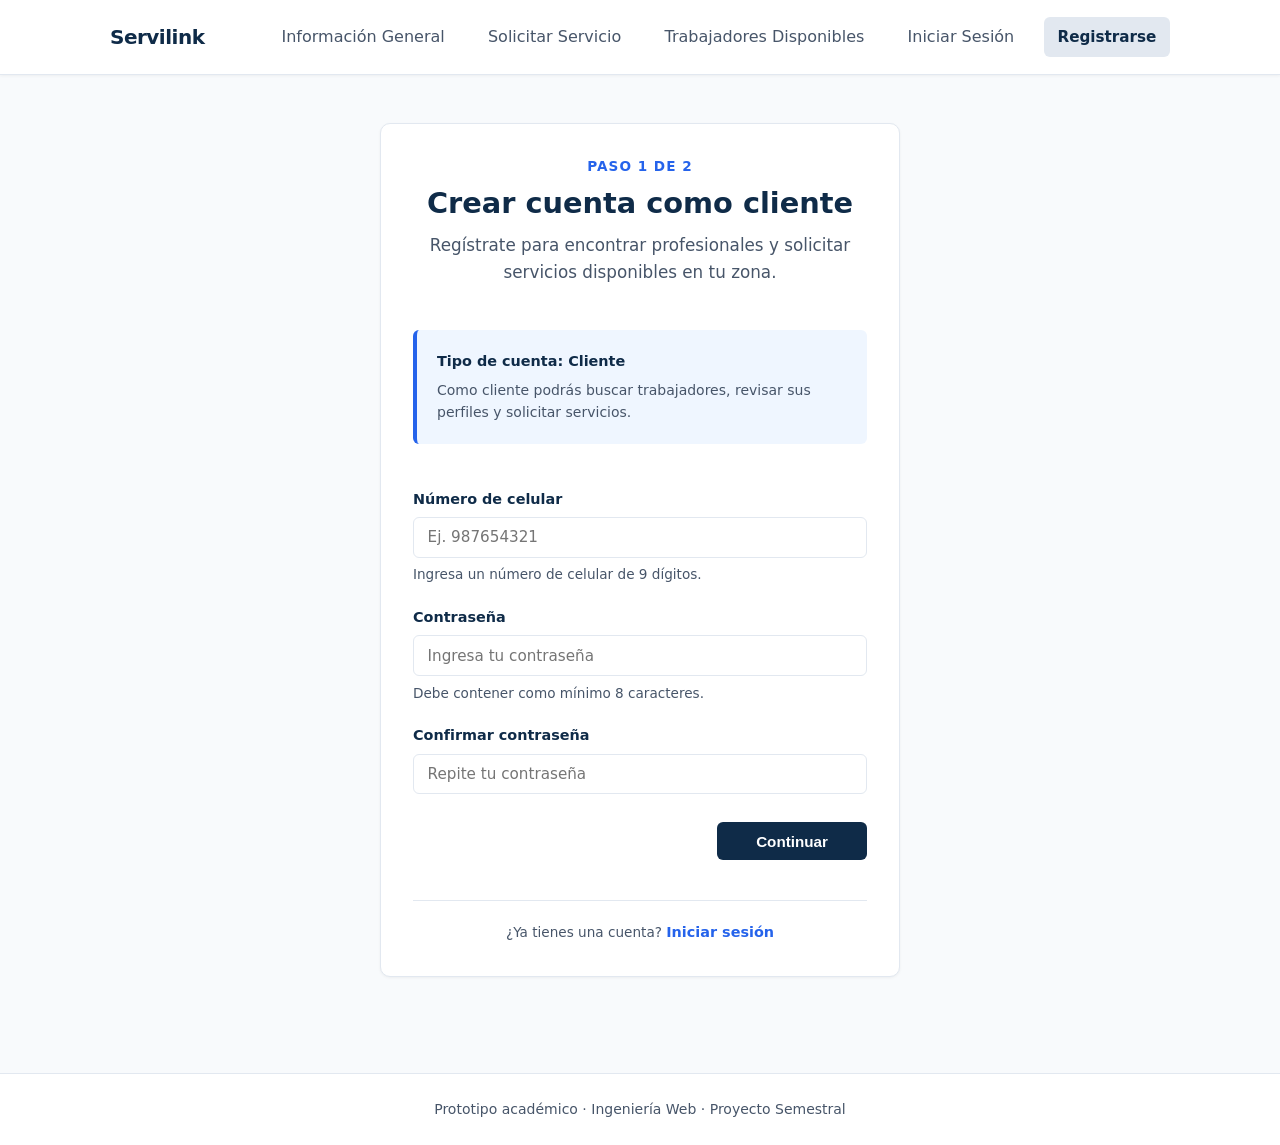
==== ProyectoIng.Web/Formulario- cliente.html @ 5907a984 "Add files via upload" ====
<!DOCTYPE html>
<html lang="es">
<head>
  <meta charset="UTF-8">
  <meta name="viewport" content="width=device-width, initial-scale=1.0">
  <meta name="description" content="Registro de clientes en Servilink.">

  <title>Registro de Cliente | Servilink</title>

  <link rel="stylesheet" href="styles.css">
</head>

<body>

  <a class="skip-link" href="#contenido">
    Saltar al contenido principal
  </a>

  <header class="site-header">
    <div class="header-inner">

      <a
        class="brand"
        href="index.html"
        aria-label="Servilink, inicio"
      >
        Servilink
      </a>

      <nav class="primary-nav" aria-label="Navegación principal">

        <a href="index.html">
          Información General
        </a>

        <a href="solicitud.html">
          Solicitar Servicio
        </a>

        <a href="trabajadores.html">
          Trabajadores Disponibles
        </a>

        <a href="login.html">
          Iniciar Sesión
        </a>

        <a
          href="registro.html"
          class="button button-nav"
          aria-current="page"
        >
          Registrarse
        </a>

      </nav>
    </div>
  </header>


  <main id="contenido" class="container auth-container">

    <section
      class="card auth-card"
      aria-labelledby="registro-titulo"
    >

      <div class="auth-header">

        <p class="eyebrow">
          Paso 1 de 2
        </p>

        <h1 id="registro-titulo">
          Crear cuenta como cliente
        </h1>

        <p class="lead">
          Regístrate para encontrar profesionales
          y solicitar servicios disponibles en tu zona.
        </p>

      </div>


      <div class="quality-note auth-note">

        <strong>
          Tipo de cuenta: Cliente
        </strong>

        <span>
          Como cliente podrás buscar trabajadores,
          revisar sus perfiles y solicitar servicios.
        </span>

      </div>


      <form
        id="formRegistro"
        action="formulario-cliente.html"
        method="GET"
        class="form-grid"
      >

        <div class="form-group">

          <label for="celular">
            Número de celular
          </label>

          <input
            type="tel"
            id="celular"
            name="celular"
            placeholder="Ej. 987654321"
            pattern="[0-9]{9}"
            maxlength="9"
            inputmode="numeric"
            autocomplete="tel"
            required
          >

          <small class="muted">
            Ingresa un número de celular de 9 dígitos.
          </small>

        </div>


        <div class="form-group">

          <label for="password">
            Contraseña
          </label>

          <input
            type="password"
            id="password"
            name="password"
            placeholder="Ingresa tu contraseña"
            minlength="8"
            autocomplete="new-password"
            required
          >

          <small class="muted">
            Debe contener como mínimo 8 caracteres.
          </small>

        </div>


        <div class="form-group">

          <label for="confirmar-password">
            Confirmar contraseña
          </label>

          <input
            type="password"
            id="confirmar-password"
            name="confirmar-password"
            placeholder="Repite tu contraseña"
            minlength="8"
            autocomplete="new-password"
            required
          >

        </div>


        <div class="actions auth-actions">

          <button
            type="submit"
            class="button"
          >
            Continuar
          </button>

        </div>

      </form>


      <div class="auth-footer">

        <p class="muted">
          ¿Ya tienes una cuenta?

          <a href="login.html" class="text-link">
            Iniciar sesión
          </a>
        </p>

      </div>

    </section>

  </main>


  <footer class="site-footer">

    <p>
      Prototipo académico · Ingeniería Web · Proyecto Semestral
    </p>

  </footer>


  <script>

    const formulario =
      document.getElementById("formRegistro");

    formulario.addEventListener(
      "submit",
      function(event) {

        const password =
          document.getElementById("password").value;

        const confirmar =
          document.getElementById("confirmar-password").value;

        if (password !== confirmar) {

          event.preventDefault();

          alert("Las contraseñas no coinciden.");

        }

      }
    );

  </script>

</body>
</html>
---- ProyectoIng.Web/styles.css ----
/* ==========================================================================
   1. VARIABLES CSS Y CONFIGURACIÓN GLOBAL
   ========================================================================== */
:root {
  /* Paleta de Colores Institucional y Accesible */
  --color-primary: #0f2b48;          /* Azul Oscuro Principal */
  --color-primary-hover: #1a426e;    /* Estado Hover Principal */
  --color-accent: #2563eb;           /* Azul de Acción / Enlaces */
  --color-accent-hover: #1d4ed8;     /* Hover para enlaces de acción */
  
  --color-bg-main: #f8fafc;          /* Fondo de la página */
  --color-bg-card: #ffffff;          /* Fondo de tarjetas y contenedores */
  --color-bg-alt: #f1f5f9;           /* Fondo alternativo / notas */
  
  --color-text-main: #0f172a;        /* Texto principal (alto contraste) */
  --color-text-muted: #475569;       /* Texto secundario / gris */
  --color-border: #e2e8f0;           /* Bordes sutiles */

  /* Estados de Disponibilidad (Badges) */
  --color-success-bg: #dcfce7;
  --color-success-text: #14532d;
  --color-warning-bg: #fef3c7;
  --color-warning-text: #78350f;

  /* Tipografía y Espaciado */
  --font-family-base: system-ui, -apple-system, BlinkMacSystemFont, 'Segoe UI', Roboto, Oxygen, Ubuntu, Cantarell, sans-serif;
  --radius-sm: 6px;
  --radius-md: 10px;
  --radius-lg: 16px;
  --shadow-sm: 0 1px 3px rgba(0,0,0,0.05);
  --shadow-md: 0 4px 12px rgba(0,0,0,0.08);
  --transition: all 0.2s ease-in-out;
}

/* Reset básico */
*, *::before, *::after {
  box-sizing: border-box;
  margin: 0;
  padding: 0;
}

body {
  font-family: var(--font-family-base);
  background-color: var(--color-bg-main);
  color: var(--color-text-main);
  line-height: 1.6;
  min-height: 100vh;
  display: flex;
  flex-direction: column;
}

/* Accesibilidad: Enlace de salto rápido */
.skip-link {
  position: absolute;
  top: -100px;
  left: 1rem;
  background: var(--color-primary);
  color: #fff;
  padding: 0.75rem 1.25rem;
  border-radius: var(--radius-sm);
  z-index: 1000;
  text-decoration: none;
  font-weight: 600;
  transition: top 0.2s ease;
}

.skip-link:focus {
  top: 1rem;
}

/* Contenedor centralizado */
.container {
  width: 100%;
  max-width: 1100px;
  margin: 0 auto;
  padding: 2rem 1.25rem;
  flex: 1;
}

/* ==========================================================================
   2. ENCABEZADO Y NAVEGACIÓN (SITE HEADER)
   ========================================================================== */
.site-header {
  background-color: var(--color-bg-card);
  border-bottom: 1px solid var(--color-border);
  position: sticky;
  top: 0;
  z-index: 100;
  box-shadow: var(--shadow-sm);
}

.header-inner {
  max-width: 1100px;
  margin: 0 auto;
  padding: 1rem 1.25rem;
  display: flex;
  justify-content: space-between;
  align-items: center;
  flex-wrap: wrap;
  gap: 1rem;
}

.brand {
  font-size: 1.25rem;
  font-weight: 800;
  color: var(--color-primary);
  text-decoration: none;
  letter-spacing: -0.5px;
}

.primary-nav {
  display: flex;
  gap: 1rem;
  align-items: center;
}

.primary-nav a {
  color: var(--color-text-muted);
  text-decoration: none;
  font-weight: 500;
  padding: 0.5rem 0.85rem;
  border-radius: var(--radius-sm);
  transition: var(--transition);
}

.primary-nav a:hover {
  color: var(--color-primary);
  background-color: var(--color-bg-alt);
}

.primary-nav a[aria-current="page"] {
  color: var(--color-primary);
  background-color: #e2e8f0;
  font-weight: 700;
}

/* ==========================================================================
   3. HERO SECTION (ENCABEZADO DE PÁGINA Y NOTA DE CALIDAD)
   ========================================================================== */
.hero {
  display: grid;
  grid-template-columns: 1fr;
  gap: 1.5rem;
  background-color: var(--color-bg-card);
  padding: 2rem;
  border-radius: var(--radius-lg);
  border: 1px solid var(--color-border);
  margin-bottom: 2.5rem;
  box-shadow: var(--shadow-sm);
}

@media (min-width: 768px) {
  .hero {
    grid-template-columns: 2fr 1fr;
    align-items: center;
  }
}

.eyebrow {
  font-size: 0.85rem;
  text-transform: uppercase;
  letter-spacing: 1px;
  color: var(--color-accent);
  font-weight: 700;
  margin-bottom: 0.5rem;
}

.hero h1 {
  font-size: 1.85rem;
  color: var(--color-primary);
  line-height: 1.25;
  margin-bottom: 0.75rem;
}

.lead {
  font-size: 1.05rem;
  color: var(--color-text-muted);
}

/* Nota sobre atributos de calidad */
.quality-note {
  background-color: #eff6ff;
  border-left: 4px solid var(--color-accent);
  padding: 1.25rem;
  border-radius: var(--radius-sm);
  display: flex;
  flex-direction: column;
  gap: 0.35rem;
}

.quality-note strong {
  color: var(--color-primary);
  font-size: 0.9rem;
}

.quality-note span {
  font-size: 0.875rem;
  color: var(--color-text-muted);
}

/* ==========================================================================
   4. SECCIONES Y TARJETAS (CARDS GRID)
   ========================================================================== */
.section-heading {
  margin-bottom: 1.5rem;
}

.section-heading h2 {
  font-size: 1.5rem;
  color: var(--color-primary);
}

.section-heading p {
  color: var(--color-text-muted);
  font-size: 0.95rem;
}

.cards {
  display: grid;
  grid-template-columns: repeat(auto-fill, minmax(300px, 1fr));
  gap: 1.5rem;
}

.card {
  background-color: var(--color-bg-card);
  border: 1px solid var(--color-border);
  border-radius: var(--radius-md);
  padding: 1.5rem;
  display: flex;
  flex-direction: column;
  gap: 1rem;
  box-shadow: var(--shadow-sm);
  transition: var(--transition);
}

.card:hover {
  box-shadow: var(--shadow-md);
  border-color: #cbd5e1;
}

.card-featured {
  border-top: 4px solid var(--color-accent);
}

/* Elementos superiores de la tarjeta (Badges) */
.card-topline {
  display: flex;
  justify-content: space-between;
  align-items: center;
}

.badge {
  font-size: 0.75rem;
  font-weight: 700;
  padding: 0.25rem 0.65rem;
  border-radius: 50px;
  text-transform: uppercase;
}

.status-ok {
  background-color: var(--color-success-bg);
  color: var(--color-success-text);
}

.status-wait {
  background-color: var(--color-warning-bg);
  color: var(--color-warning-text);
}

.capacity {
  font-size: 0.85rem;
  color: var(--color-text-muted);
  font-weight: 600;
}

.card h3 {
  font-size: 1.15rem;
  line-height: 1.35;
}

.card-title {
  color: var(--color-primary);
  text-decoration: none;
}

.card-title:hover {
  color: var(--color-accent);
}

/* Lista de Metadatos (dl, dt, dd) */
.meta {
  display: grid;
  grid-template-columns: 1fr;
  gap: 0.4rem;
  background-color: var(--color-bg-alt);
  padding: 0.85rem;
  border-radius: var(--radius-sm);
  font-size: 0.875rem;
}

.meta div {
  display: flex;
  justify-content: space-between;
}

.meta dt {
  color: var(--color-text-muted);
  font-weight: 500;
}

.meta dd {
  color: var(--color-text-main);
  font-weight: 600;
}

/* ==========================================================================
   5. BOTONES Y ACCIONES
   ========================================================================== */
.actions {
  display: flex;
  flex-direction: column;
  gap: 0.75rem;
  margin-top: auto;
}

@media (min-width: 480px) {
  .actions {
    flex-direction: row;
    align-items: center;
  }
}

.button {
  display: inline-block;
  text-align: center;
  background-color: var(--color-primary);
  color: #ffffff;
  padding: 0.65rem 1.25rem;
  border-radius: var(--radius-sm);
  text-decoration: none;
  font-weight: 600;
  font-size: 0.95rem;
  border: none;
  cursor: pointer;
  transition: var(--transition);
}

.button:hover, .button:focus {
  background-color: var(--color-primary-hover);
}

.text-link {
  color: var(--color-accent);
  text-decoration: none;
  font-weight: 600;
  font-size: 0.9rem;
  transition: var(--transition);
}

.text-link:hover {
  color: var(--color-accent-hover);
  text-decoration: underline;
}

.muted {
  font-size: 0.85rem;
  color: var(--color-text-muted);
}

/* ==========================================================================
   6. FORMULARIOS (BUSCADOR Y REGISTRO)
   ========================================================================== */
.form-grid, .search-form {
  display: grid;
  grid-template-columns: 1fr;
  gap: 1.25rem;
}

@media (min-width: 768px) {
  .search-form {
    grid-template-columns: repeat(3, 1fr);
    align-items: end;
  }
  .search-form .actions {
    grid-column: span 3;
  }
}

.form-group {
  display: flex;
  flex-direction: column;
  gap: 0.4rem;
}

.form-group label {
  font-weight: 600;
  font-size: 0.9rem;
  color: var(--color-primary);
}

input[type="text"],
input[type="email"],
input[type="tel"],
input[type="password"],
input[type="search"],
select {
  width: 100%;
  padding: 0.65rem 0.85rem;
  border: 1px solid var(--color-border);
  border-radius: var(--radius-sm);
  font-family: inherit;
  font-size: 0.95rem;
  background-color: #fff;
  color: var(--color-text-main);
  transition: var(--transition);
}

input:focus, select:focus {
  outline: 2px solid var(--color-accent);
  outline-offset: 1px;
  border-color: transparent;
}

fieldset {
  border: 1px solid var(--color-border);
  padding: 1rem;
  border-radius: var(--radius-sm);
}

legend {
  padding: 0 0.5rem;
  font-size: 0.9rem;
}

.radio-group {
  display: flex;
  flex-direction: column;
  gap: 0.5rem;
  margin-top: 0.5rem;
}

@media (min-width: 480px) {
  .radio-group {
    flex-direction: row;
    gap: 1.5rem;
  }
}

.radio-group label {
  font-weight: 400;
  cursor: pointer;
}

/* ==========================================================================
   7. PIE DE PÁGINA (SITE FOOTER)
   ========================================================================== */
.site-footer {
  background-color: var(--color-bg-card);
  border-top: 1px solid var(--color-border);
  text-align: center;
  padding: 1.5rem 1.25rem;
  margin-top: 3rem;
  font-size: 0.875rem;
  color: var(--color-text-muted);
}
/* ==========================================================================
   8. REGISTRO DE CLIENTES
   ========================================================================== */

.auth-container {
  display: flex;
  justify-content: center;
  align-items: flex-start;
  padding-top: 3rem;
  padding-bottom: 3rem;
}

.auth-card {
  width: 100%;
  max-width: 520px;
  padding: 2rem;
}

.auth-card-large {
  max-width: 760px;
}

.auth-header {
  text-align: center;
  margin-bottom: 1.75rem;
}

.auth-header h1 {
  color: var(--color-primary);
  font-size: 1.8rem;
  line-height: 1.3;
  margin-bottom: 0.6rem;
}

.auth-header .lead {
  max-width: 550px;
  margin: 0 auto;
}

.auth-note {
  margin-bottom: 1.75rem;
}

.auth-footer {
  margin-top: 1.5rem;
  text-align: center;
  border-top: 1px solid var(--color-border);
  padding-top: 1.25rem;
}

.form-row {
  display: grid;
  grid-template-columns: 1fr;
  gap: 1.25rem;
}

@media (min-width: 650px) {

  .form-row {
    grid-template-columns: 1fr 1fr;
  }

}

.auth-actions {
  margin-top: 0.5rem;
  flex-direction: row;
  justify-content: flex-end;
}

.auth-actions .button {
  min-width: 150px;
}

.button-secondary {
  background-color: var(--color-bg-alt);
  color: var(--color-primary);
  border: 1px solid var(--color-border);
}

.button-secondary:hover,
.button-secondary:focus {
  background-color: var(--color-border);
  color: var(--color-primary);
}

@media (max-width: 600px) {

  .auth-container {
    padding-top: 1.5rem;
  }

  .auth-card,
  .auth-card-large {
    padding: 1.4rem;
  }

  .auth-header h1 {
    font-size: 1.5rem;
  }

  .auth-actions {
    flex-direction: column-reverse;
  }

  .auth-actions .button {
    width: 100%;
  }

}
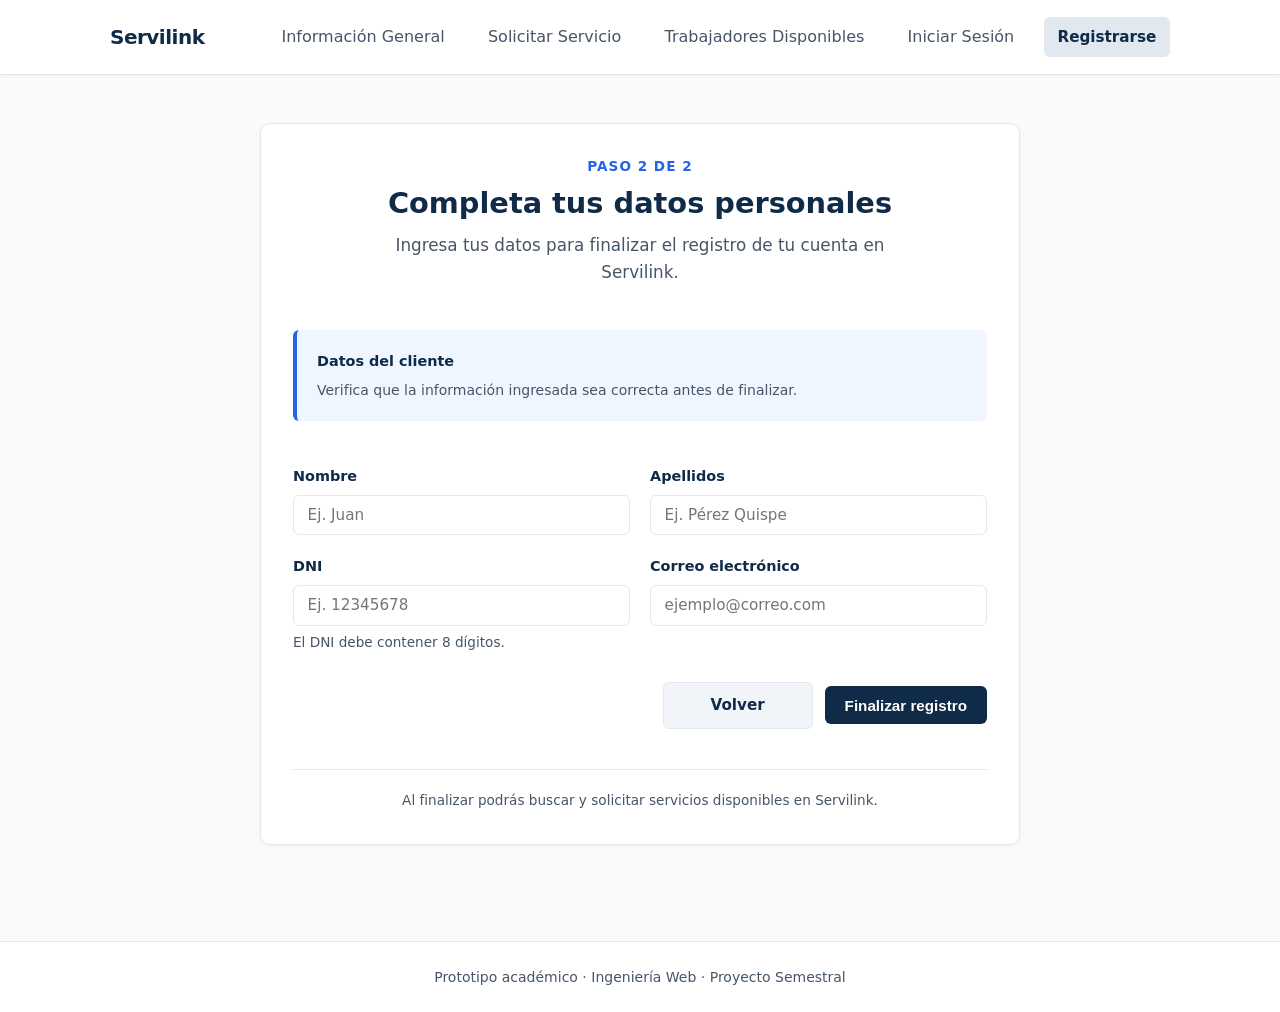
==== commit dace44e4: "formulario-cliente.html formulario" ====
--- a/ProyectoIng.Web/Formulario- cliente.html
+++ b/ProyectoIng.Web/Formulario- cliente.html
@@ -1,14 +1,26 @@
 <!DOCTYPE html>
 <html lang="es">
+
 <head>
+
   <meta charset="UTF-8">
-  <meta name="viewport" content="width=device-width, initial-scale=1.0">
-  <meta name="description" content="Registro de clientes en Servilink.">
-
-  <title>Registro de Cliente | Servilink</title>
+
+  <meta
+    name="viewport"
+    content="width=device-width, initial-scale=1.0"
+  >
+
+  <meta
+    name="description"
+    content="Formulario para completar el perfil de cliente en Servilink."
+  >
+
+  <title>Datos del Cliente | Servilink</title>
 
   <link rel="stylesheet" href="styles.css">
+
 </head>
+
 
 <body>
 
@@ -16,7 +28,9 @@
     Saltar al contenido principal
   </a>
 
+
   <header class="site-header">
+
     <div class="header-inner">
 
       <a
@@ -27,7 +41,11 @@
         Servilink
       </a>
 
-      <nav class="primary-nav" aria-label="Navegación principal">
+
+      <nav
+        class="primary-nav"
+        aria-label="Navegación principal"
+      >
 
         <a href="index.html">
           Información General
@@ -54,30 +72,36 @@
         </a>
 
       </nav>
+
     </div>
+
   </header>
 
 
-  <main id="contenido" class="container auth-container">
+  <main
+    id="contenido"
+    class="container auth-container"
+  >
 
     <section
-      class="card auth-card"
-      aria-labelledby="registro-titulo"
+      class="card auth-card auth-card-large"
+      aria-labelledby="datos-titulo"
     >
 
+
       <div class="auth-header">
 
         <p class="eyebrow">
-          Paso 1 de 2
+          Paso 2 de 2
         </p>
 
-        <h1 id="registro-titulo">
-          Crear cuenta como cliente
+        <h1 id="datos-titulo">
+          Completa tus datos personales
         </h1>
 
         <p class="lead">
-          Regístrate para encontrar profesionales
-          y solicitar servicios disponibles en tu zona.
+          Ingresa tus datos para finalizar
+          el registro de tu cuenta en Servilink.
         </p>
 
       </div>
@@ -86,98 +110,121 @@
       <div class="quality-note auth-note">
 
         <strong>
-          Tipo de cuenta: Cliente
+          Datos del cliente
         </strong>
 
         <span>
-          Como cliente podrás buscar trabajadores,
-          revisar sus perfiles y solicitar servicios.
+          Verifica que la información ingresada
+          sea correcta antes de finalizar.
         </span>
 
       </div>
 
 
-      <form
-        id="formRegistro"
-        action="formulario-cliente.html"
-        method="GET"
-        class="form-grid"
-      >
-
-        <div class="form-group">
-
-          <label for="celular">
-            Número de celular
-          </label>
-
-          <input
-            type="tel"
-            id="celular"
-            name="celular"
-            placeholder="Ej. 987654321"
-            pattern="[0-9]{9}"
-            maxlength="9"
-            inputmode="numeric"
-            autocomplete="tel"
-            required
+      <form id="formCliente" class="form-grid">
+
+
+        <div class="form-row">
+
+          <div class="form-group">
+
+            <label for="nombre">
+              Nombre
+            </label>
+
+            <input
+              type="text"
+              id="nombre"
+              name="nombre"
+              placeholder="Ej. Juan"
+              autocomplete="given-name"
+              required
+            >
+
+          </div>
+
+
+          <div class="form-group">
+
+            <label for="apellidos">
+              Apellidos
+            </label>
+
+            <input
+              type="text"
+              id="apellidos"
+              name="apellidos"
+              placeholder="Ej. Pérez Quispe"
+              autocomplete="family-name"
+              required
+            >
+
+          </div>
+
+        </div>
+
+
+        <div class="form-row">
+
+          <div class="form-group">
+
+            <label for="dni">
+              DNI
+            </label>
+
+            <input
+              type="text"
+              id="dni"
+              name="dni"
+              placeholder="Ej. 12345678"
+              maxlength="8"
+              pattern="[0-9]{8}"
+              inputmode="numeric"
+              required
+            >
+
+            <small class="muted">
+              El DNI debe contener 8 dígitos.
+            </small>
+
+          </div>
+
+
+          <div class="form-group">
+
+            <label for="email">
+              Correo electrónico
+            </label>
+
+            <input
+              type="email"
+              id="email"
+              name="email"
+              placeholder="ejemplo@correo.com"
+              autocomplete="email"
+              required
+            >
+
+          </div>
+
+        </div>
+
+
+        <div class="actions auth-actions">
+
+          <a
+            href="registro-cliente.html"
+            class="button button-secondary"
           >
-
-          <small class="muted">
-            Ingresa un número de celular de 9 dígitos.
-          </small>
-
-        </div>
-
-
-        <div class="form-group">
-
-          <label for="password">
-            Contraseña
-          </label>
-
-          <input
-            type="password"
-            id="password"
-            name="password"
-            placeholder="Ingresa tu contraseña"
-            minlength="8"
-            autocomplete="new-password"
-            required
-          >
-
-          <small class="muted">
-            Debe contener como mínimo 8 caracteres.
-          </small>
-
-        </div>
-
-
-        <div class="form-group">
-
-          <label for="confirmar-password">
-            Confirmar contraseña
-          </label>
-
-          <input
-            type="password"
-            id="confirmar-password"
-            name="confirmar-password"
-            placeholder="Repite tu contraseña"
-            minlength="8"
-            autocomplete="new-password"
-            required
-          >
-
-        </div>
-
-
-        <div class="actions auth-actions">
+            Volver
+          </a>
+
 
           <button
             type="submit"
             class="button"
           >
-            Continuar
+            Finalizar registro
           </button>
 
         </div>
@@ -188,11 +235,8 @@
       <div class="auth-footer">
 
         <p class="muted">
-          ¿Ya tienes una cuenta?
-
-          <a href="login.html" class="text-link">
-            Iniciar sesión
-          </a>
+          Al finalizar podrás buscar y solicitar
+          servicios disponibles en Servilink.
         </p>
 
       </div>
@@ -214,25 +258,20 @@
   <script>
 
     const formulario =
-      document.getElementById("formRegistro");
+      document.getElementById("formCliente");
 
     formulario.addEventListener(
       "submit",
       function(event) {
 
-        const password =
-          document.getElementById("password").value;
-
-        const confirmar =
-          document.getElementById("confirmar-password").value;
-
-        if (password !== confirmar) {
-
-          event.preventDefault();
-
-          alert("Las contraseñas no coinciden.");
-
-        }
+        event.preventDefault();
+
+        alert(
+          "Registro completado correctamente."
+        );
+
+        // Cuando tengan login:
+        // window.location.href = "login.html";
 
       }
     );
@@ -240,4 +279,5 @@
   </script>
 
 </body>
-</html>+
+</html>
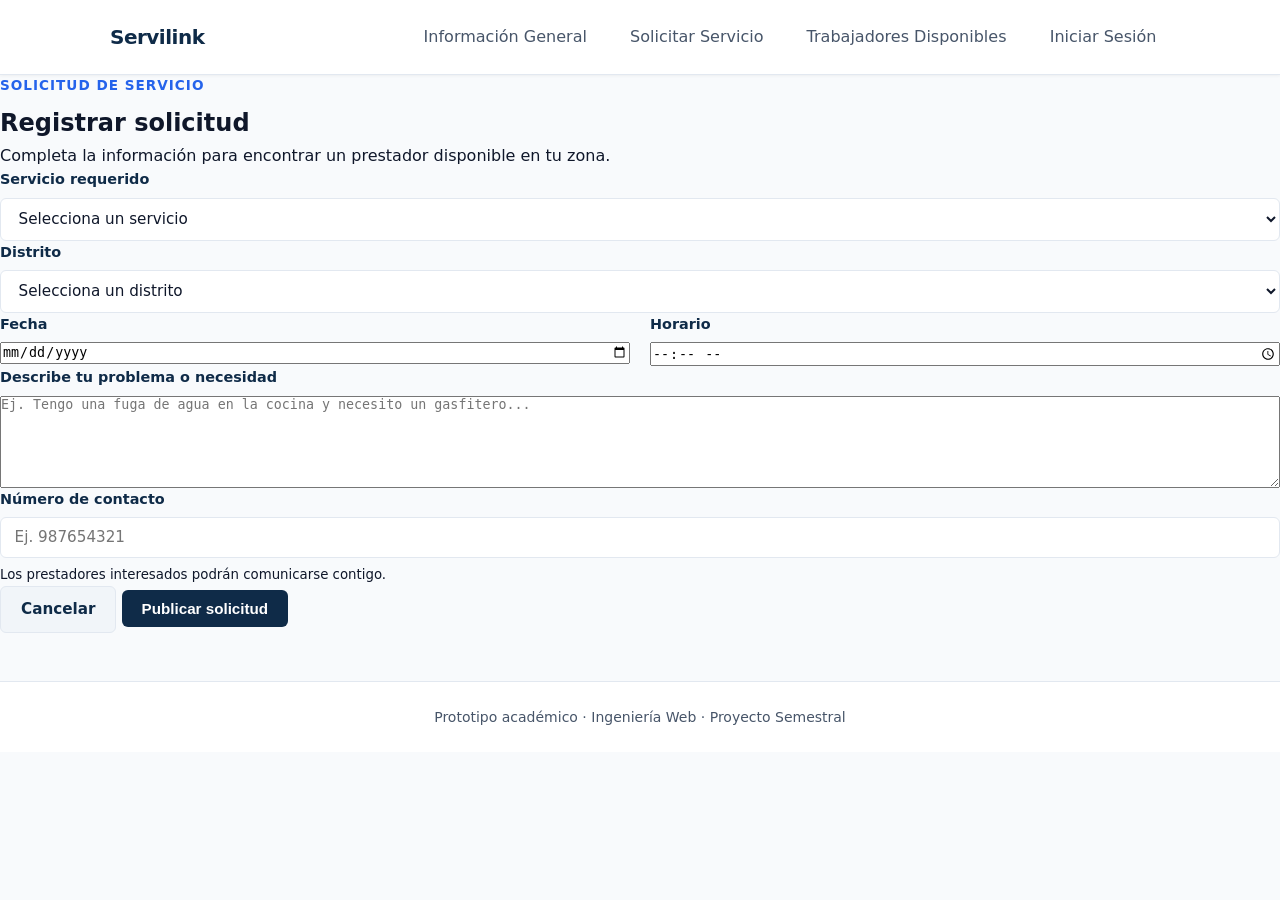
==== commit baaad16c: "formulario-cliente.html" ====
--- a/ProyectoIng.Web/Formulario- cliente.html
+++ b/ProyectoIng.Web/Formulario- cliente.html
@@ -1,143 +1,136 @@
 <!DOCTYPE html>
 <html lang="es">
-
 <head>
-
   <meta charset="UTF-8">
-
-  <meta
-    name="viewport"
-    content="width=device-width, initial-scale=1.0"
-  >
-
-  <meta
-    name="description"
-    content="Formulario para completar el perfil de cliente en Servilink."
-  >
-
-  <title>Datos del Cliente | Servilink</title>
-
-  <link rel="stylesheet" href="styles.css">
-
-</head>
-
+  <meta name="viewport" content="width=device-width, initial-scale=1.0">
+  <title>Registrar Solicitud | Servilink</title>
+
+<link rel="stylesheet" href="styles.css"></head>
 
 <body>
 
-  <a class="skip-link" href="#contenido">
-    Saltar al contenido principal
-  </a>
-
-
   <header class="site-header">
-
     <div class="header-inner">
 
-      <a
-        class="brand"
-        href="index.html"
-        aria-label="Servilink, inicio"
-      >
+      <a class="brand" href="Index.html">
         Servilink
       </a>
 
-
-      <nav
-        class="primary-nav"
-        aria-label="Navegación principal"
-      >
-
-        <a href="index.html">
-          Información General
-        </a>
-
-        <a href="solicitud.html">
-          Solicitar Servicio
-        </a>
-
-        <a href="trabajadores.html">
-          Trabajadores Disponibles
-        </a>
-
-        <a href="login.html">
-          Iniciar Sesión
-        </a>
-
-        <a
-          href="registro.html"
-          class="button button-nav"
-          aria-current="page"
-        >
-          Registrarse
-        </a>
-
+      <nav class="primary-nav">
+        <a href="Index.html">Información General</a>
+        <a href="registro-solicitud.html">Solicitar Servicio</a>
+        <a href="trabajadores.html">Trabajadores Disponibles</a>
+        <a href="login.html">Iniciar Sesión</a>
       </nav>
 
     </div>
-
   </header>
 
 
-  <main
-    id="contenido"
-    class="container auth-container"
-  >
-
-    <section
-      class="card auth-card auth-card-large"
-      aria-labelledby="datos-titulo"
-    >
-
-
-      <div class="auth-header">
+  <main class="solicitud-container">
+
+    <section class="solicitud-card">
+
+      <div class="solicitud-header">
 
         <p class="eyebrow">
-          Paso 2 de 2
+          Solicitud de servicio
         </p>
 
-        <h1 id="datos-titulo">
-          Completa tus datos personales
-        </h1>
-
-        <p class="lead">
-          Ingresa tus datos para finalizar
-          el registro de tu cuenta en Servilink.
+        <h1>Registrar solicitud</h1>
+
+        <p>
+          Completa la información para encontrar
+          un prestador disponible en tu zona.
         </p>
 
       </div>
 
 
-      <div class="quality-note auth-note">
-
-        <strong>
-          Datos del cliente
-        </strong>
-
-        <span>
-          Verifica que la información ingresada
-          sea correcta antes de finalizar.
-        </span>
-
-      </div>
-
-
-      <form id="formCliente" class="form-grid">
+      <form class="form-solicitud">
+
+        <div class="form-group">
+
+          <label for="servicio">
+            Servicio requerido
+          </label>
+
+          <select id="servicio" name="servicio" required>
+
+            <option value="">
+              Selecciona un servicio
+            </option>
+
+            <option value="gasfiteria">
+              Gasfitería
+            </option>
+
+            <option value="electricidad">
+              Electricidad
+            </option>
+
+            <option value="carpinteria">
+              Carpintería
+            </option>
+
+            <option value="limpieza">
+              Limpieza
+            </option>
+
+            <option value="computadoras">
+              Reparación de computadoras
+            </option>
+
+            <option value="pintura">
+              Pintura
+            </option>
+
+            <option value="otro">
+              Otro
+            </option>
+
+          </select>
+
+        </div>
+
+
+        <div class="form-group">
+
+          <label for="distrito">
+            Distrito
+          </label>
+
+          <select id="distrito" name="distrito" required>
+
+            <option value="">
+              Selecciona un distrito
+            </option>
+
+            <option value="cusco">Cusco</option>
+            <option value="wanchaq">Wanchaq</option>
+            <option value="santiago">Santiago</option>
+            <option value="san-sebastian">San Sebastián</option>
+            <option value="san-jeronimo">San Jerónimo</option>
+            <option value="saylla">Saylla</option>
+            <option value="poroy">Poroy</option>
+
+          </select>
+
+        </div>
 
 
         <div class="form-row">
 
           <div class="form-group">
 
-            <label for="nombre">
-              Nombre
+            <label for="fecha">
+              Fecha
             </label>
 
             <input
-              type="text"
-              id="nombre"
-              name="nombre"
-              placeholder="Ej. Juan"
-              autocomplete="given-name"
+              type="date"
+              id="fecha"
+              name="fecha"
               required
             >
 
@@ -146,16 +139,14 @@
 
           <div class="form-group">
 
-            <label for="apellidos">
-              Apellidos
+            <label for="hora">
+              Horario
             </label>
 
             <input
-              type="text"
-              id="apellidos"
-              name="apellidos"
-              placeholder="Ej. Pérez Quispe"
-              autocomplete="family-name"
+              type="time"
+              id="hora"
+              name="hora"
               required
             >
 
@@ -164,120 +155,70 @@
         </div>
 
 
-        <div class="form-row">
-
-          <div class="form-group">
-
-            <label for="dni">
-              DNI
-            </label>
-
-            <input
-              type="text"
-              id="dni"
-              name="dni"
-              placeholder="Ej. 12345678"
-              maxlength="8"
-              pattern="[0-9]{8}"
-              inputmode="numeric"
-              required
-            >
-
-            <small class="muted">
-              El DNI debe contener 8 dígitos.
-            </small>
-
-          </div>
-
-
-          <div class="form-group">
-
-            <label for="email">
-              Correo electrónico
-            </label>
-
-            <input
-              type="email"
-              id="email"
-              name="email"
-              placeholder="ejemplo@correo.com"
-              autocomplete="email"
-              required
-            >
-
-          </div>
-
-        </div>
-
-
-        <div class="actions auth-actions">
-
-          <a
-            href="registro-cliente.html"
-            class="button button-secondary"
+        <div class="form-group">
+
+          <label for="descripcion">
+            Describe tu problema o necesidad
+          </label>
+
+          <textarea
+            id="descripcion"
+            name="descripcion"
+            rows="6"
+            placeholder="Ej. Tengo una fuga de agua en la cocina y necesito un gasfitero..."
+            required
+          ></textarea>
+
+        </div>
+
+
+        <div class="form-group">
+
+          <label for="contacto">
+            Número de contacto
+          </label>
+
+          <input
+            type="tel"
+            id="contacto"
+            name="contacto"
+            placeholder="Ej. 987654321"
+            pattern="[0-9]{9}"
+            maxlength="9"
+            required
           >
-            Volver
+
+          <small>
+            Los prestadores interesados podrán comunicarse contigo.
+          </small>
+
+        </div>
+
+
+        <div class="form-actions">
+
+          <a href="Index.html" class="button button-secondary">
+            Cancelar
           </a>
 
-
-          <button
-            type="submit"
-            class="button"
-          >
-            Finalizar registro
+          <button type="submit" class="button">
+            Publicar solicitud
           </button>
 
         </div>
 
       </form>
 
-
-      <div class="auth-footer">
-
-        <p class="muted">
-          Al finalizar podrás buscar y solicitar
-          servicios disponibles en Servilink.
-        </p>
-
-      </div>
-
     </section>
 
   </main>
 
 
   <footer class="site-footer">
-
     <p>
       Prototipo académico · Ingeniería Web · Proyecto Semestral
     </p>
-
   </footer>
 
-
-  <script>
-
-    const formulario =
-      document.getElementById("formCliente");
-
-    formulario.addEventListener(
-      "submit",
-      function(event) {
-
-        event.preventDefault();
-
-        alert(
-          "Registro completado correctamente."
-        );
-
-        // Cuando tengan login:
-        // window.location.href = "login.html";
-
-      }
-    );
-
-  </script>
-
 </body>
-
 </html>
